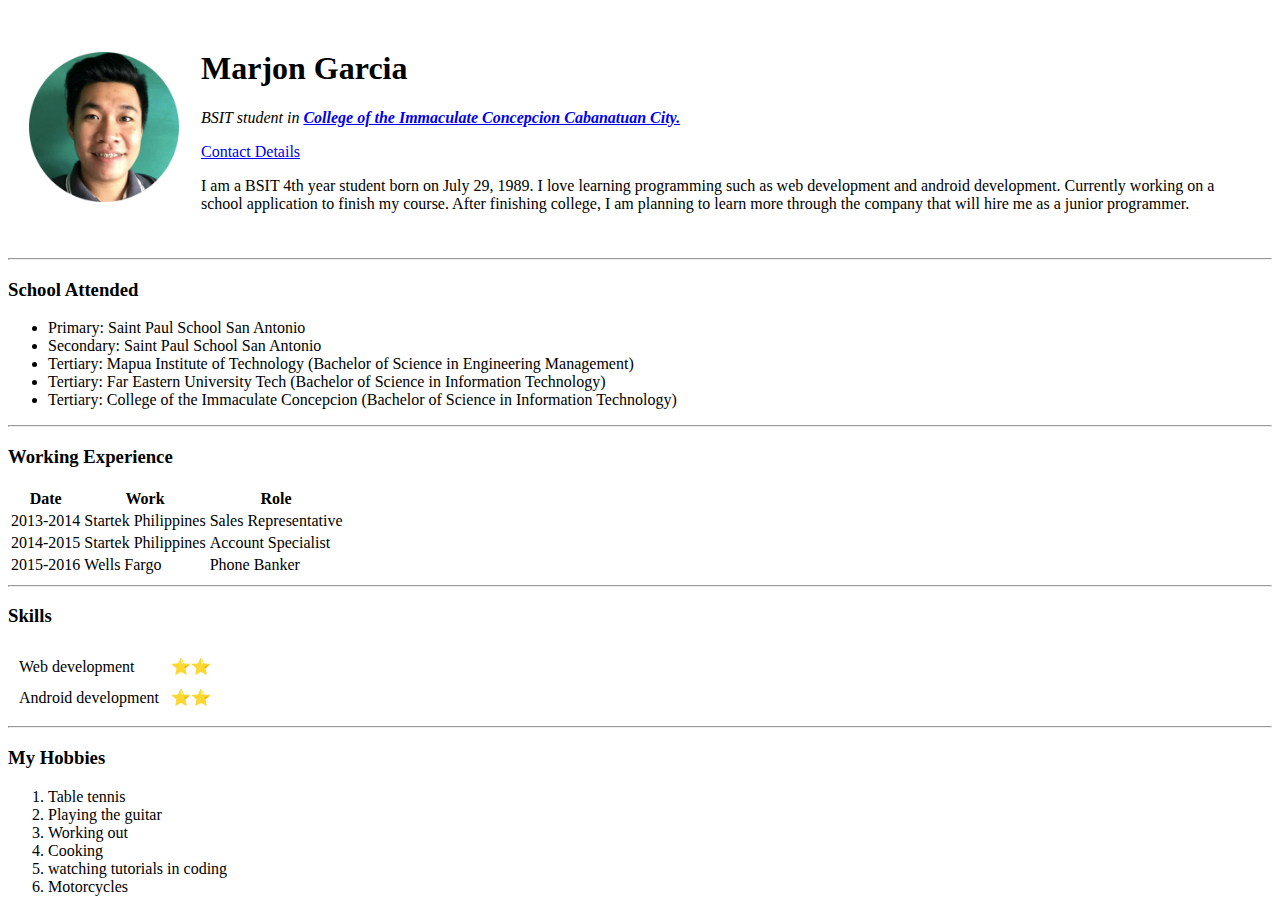
==== index.html @ 71ddb274 "Add files via upload" ====
<!DOCTYPE html>
<html lang="en" dir="ltr">

<head>
  <meta charset="utf-8">
  <title>Marjon's Personal Site</title>
</head>

<body>
  <table cellspacing="20">
    <tr>
      <td><img src="images/jon.png" alt="Jon's Picture" height="150" width="150"></td>
      <td><h1>Marjon Garcia</h1>

        <p><em>BSIT student in <strong><a href="https://www.cic.edu.ph/">College of the Immaculate Concepcion Cabanatuan City.</a></strong></em></p>
        <a href="contacts.html">Contact Details</a>

        <p>I am a BSIT 4th year student born on July 29, 1989. I love learning programming such as web development and android development.
        Currently working on a school application to finish my course. After finishing college, I am planning to learn more through the company
        that will hire me as a junior programmer.</p></td>
    </tr>
  </table>


    <hr>

    <h3>School Attended</h3>
    <ul>

      <li>Primary: Saint Paul School San Antonio</li>
      <li>Secondary: Saint Paul School San Antonio</li>
      <li>Tertiary: Mapua Institute of Technology (Bachelor of Science in Engineering Management)</li>
      <li>Tertiary: Far Eastern University Tech (Bachelor of Science in Information Technology)</li>
      <li>Tertiary: College of the Immaculate Concepcion (Bachelor of Science in Information Technology)</li>
    </ul>

    <hr>

    <h3>Working Experience</h3>
    <table>
      <thead>
        <th>Date</th>
        <th>Work</th>
        <th>Role</th>
      </thead>
      <tbody>
        <tr>
          <td>2013-2014</td>
          <td>Startek Philippines</td>
          <td>Sales Representative</td>
        </tr>
        <tr>
          <td>2014-2015</td>
          <td>Startek Philippines</td>
          <td>Account Specialist</td>
        </tr>
        <tr>
          <td>2015-2016</td>
          <td>Wells Fargo</td>
          <td>Phone Banker</td>
        </tr>

      </tbody>
    </table>

    <hr>

    <h3>Skills</h3>

          <table cellspacing="10">
            <tr>
              <td>Web development</td>
              <td>⭐⭐</td>
            </tr>
            <tr>
              <td>Android development</td>
              <td>⭐⭐</td>
            </tr>
          </table>

  <hr>

  <h3>My Hobbies</h3>
  <ol>
    <li>Table tennis</li>
    <li>Playing the guitar</li>
    <li>Working out</li>
    <li>Cooking</li>
    <li>watching tutorials in coding</li>
    <li>Motorcycles</li>
  </ol>




</body>

</html>
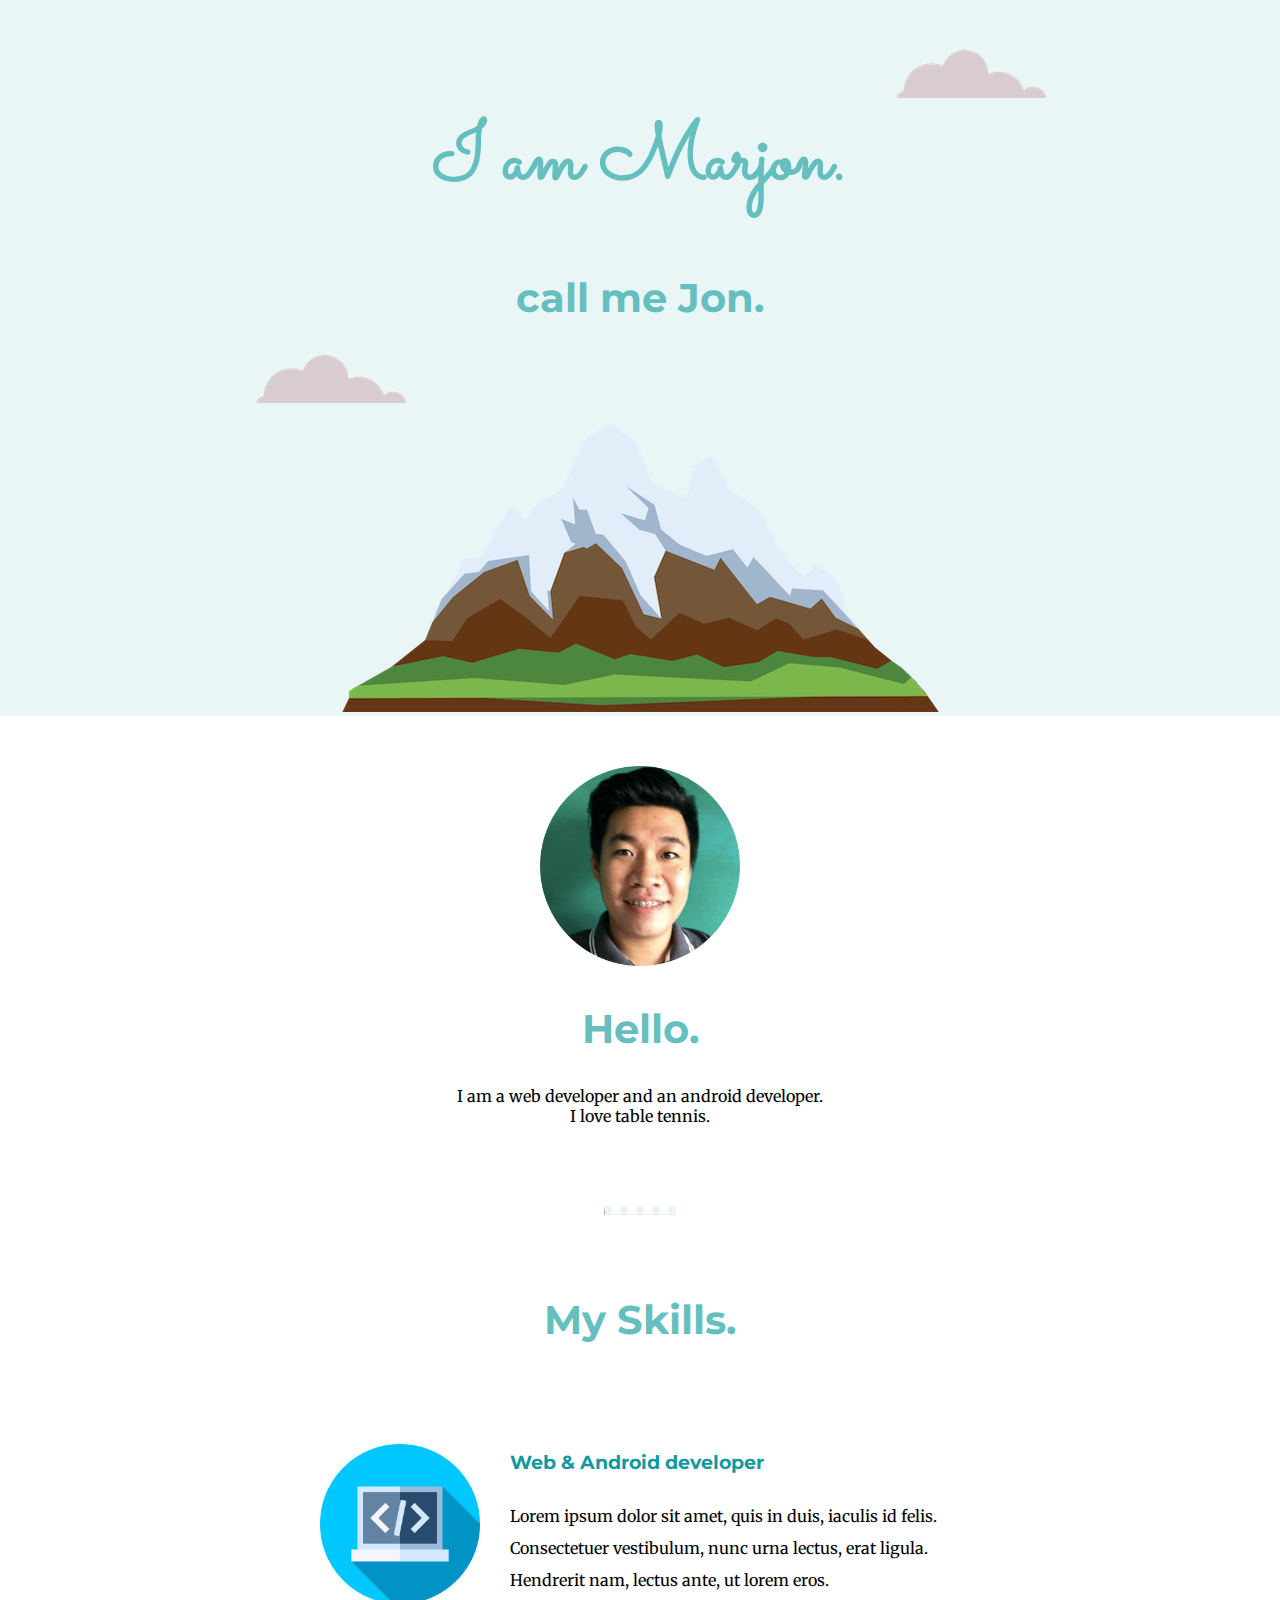
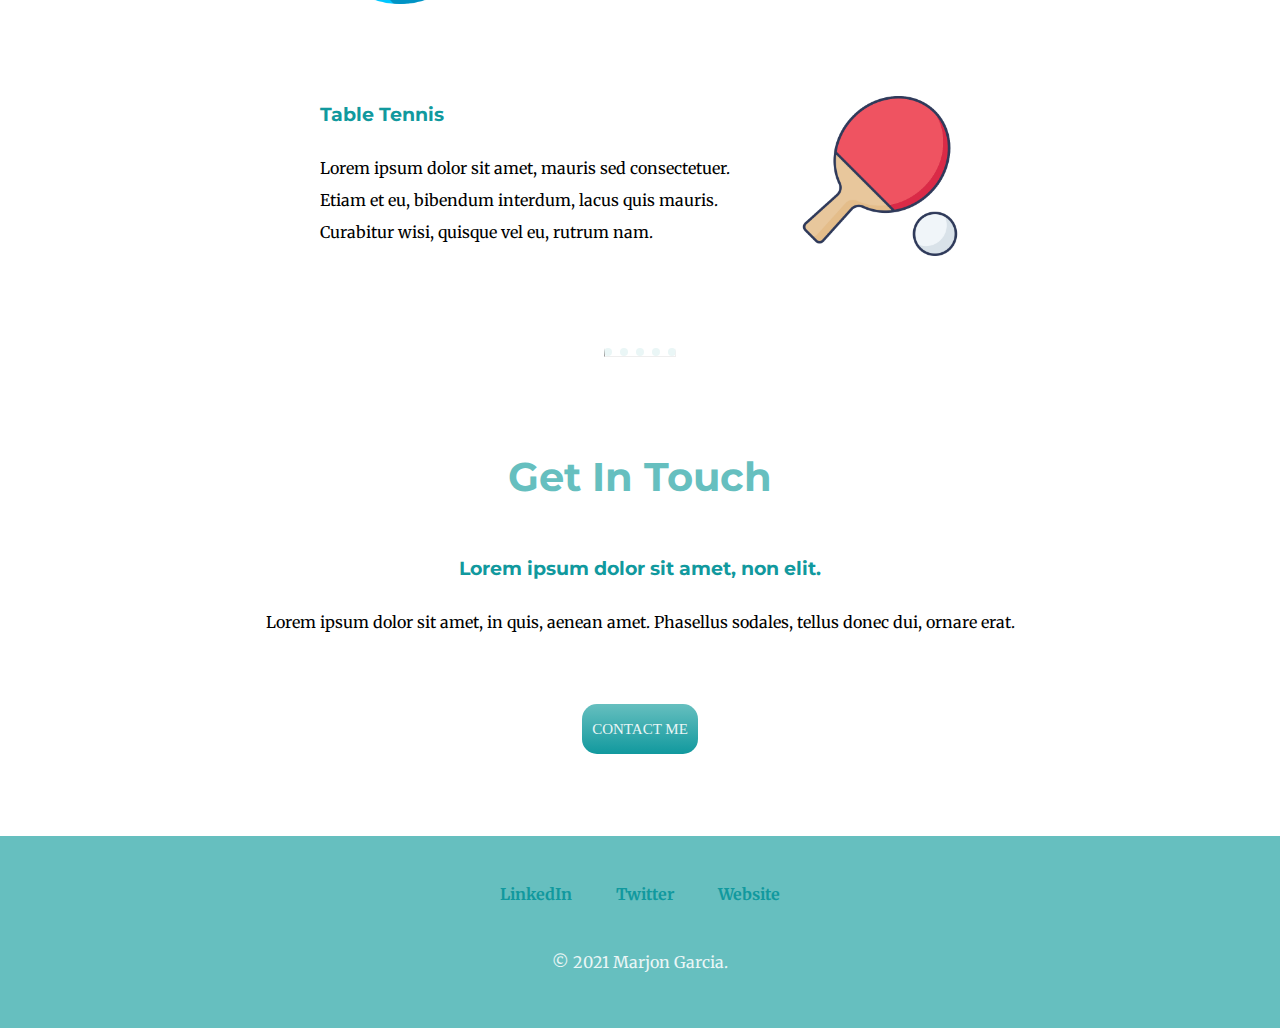
==== commit 32214d43: "Add files via upload" ====
--- a/index.html
+++ b/index.html
@@ -1,98 +1,64 @@
 <!DOCTYPE html>
 <html lang="en" dir="ltr">
+  <head>
+    <meta charset="utf-8">
+    <title>Jon</title>
+    <link rel="stylesheet" href="css/styles.css">
+    <link rel="icon" type="image/png" href="icon/pingpong.png">
+    <link rel="preconnect" href="https://fonts.gstatic.com">
+<link href="https://fonts.googleapis.com/css2?family=Merriweather:wght@300&family=Montserrat:wght@300&family=Sacramento&display=swap" rel="stylesheet">
+  </head>
+  <body>
+  <div class="top-container">
+    <img class="top-cloud" src="images/cloud.png" alt="cloud.png">
 
-<head>
-  <meta charset="utf-8">
-  <title>Marjon's Personal Site</title>
-</head>
+    <h1>I am Marjon.</h1>
+    <h2>call me Jon.</h2>
 
-<body>
-  <table cellspacing="20">
-    <tr>
-      <td><img src="images/jon.png" alt="Jon's Picture" height="150" width="150"></td>
-      <td><h1>Marjon Garcia</h1>
+    <img class="bottom-cloud" src="images/cloud.png" alt="cloud.png">
 
-        <p><em>BSIT student in <strong><a href="https://www.cic.edu.ph/">College of the Immaculate Concepcion Cabanatuan City.</a></strong></em></p>
-        <a href="contacts.html">Contact Details</a>
-
-        <p>I am a BSIT 4th year student born on July 29, 1989. I love learning programming such as web development and android development.
-        Currently working on a school application to finish my course. After finishing college, I am planning to learn more through the company
-        that will hire me as a junior programmer.</p></td>
-    </tr>
-  </table>
+    <img class="mountain" src="images/mountain.png" alt="mountain.png">
+  </div>
 
 
+  <div class="middle-container">
+    <div class="profile">
+      <img class="profile-picture" src="images/jon.png" alt="jon">
+      <h2>Hello.</h2>
+      <p>I am a web developer and an android developer.<br> I love table tennis.</p>
+    </div>
     <hr>
+    <div class="skills">
+      <h2>My Skills.</h2>
+      <div class="skill-row">
+        <img class="skill1" src="images/code.png" alt="code">
+        <h3>Web & Android developer</h3>
+        <p class="skill1-desc">Lorem ipsum dolor sit amet, quis in duis, iaculis id felis. Consectetuer vestibulum, nunc urna lectus, erat ligula. Hendrerit nam, lectus ante, ut lorem eros.</p>
+      </div>
+      <div class="skill-row">
+        <img class="skill2" src="images/table-tennis.png" alt="pingpong">
+        <h3>Table Tennis</h3>
+        <p class="skill2-desc">Lorem ipsum dolor sit amet, mauris sed consectetuer. Etiam et eu, bibendum interdum, lacus quis mauris. Curabitur wisi, quisque vel eu, rutrum nam.</p>
+      </div>
+    </div>
+    <hr>
+    <div class="contact-me">
+      <h2>Get In Touch</h2>
+      <h3 class="contact-h3">Lorem ipsum dolor sit amet, non elit.</h3>
+      <p class="contact-paragraph">Lorem ipsum dolor sit amet, in quis, aenean amet. Phasellus sodales, tellus donec dui, ornare erat.</p>
+      <a class="btn" href="mailto:name@email.com">CONTACT ME</a>
+    </div>
+  </div>
 
-    <h3>School Attended</h3>
-    <ul>
 
-      <li>Primary: Saint Paul School San Antonio</li>
-      <li>Secondary: Saint Paul School San Antonio</li>
-      <li>Tertiary: Mapua Institute of Technology (Bachelor of Science in Engineering Management)</li>
-      <li>Tertiary: Far Eastern University Tech (Bachelor of Science in Information Technology)</li>
-      <li>Tertiary: College of the Immaculate Concepcion (Bachelor of Science in Information Technology)</li>
-    </ul>
-
-    <hr>
-
-    <h3>Working Experience</h3>
-    <table>
-      <thead>
-        <th>Date</th>
-        <th>Work</th>
-        <th>Role</th>
-      </thead>
-      <tbody>
-        <tr>
-          <td>2013-2014</td>
-          <td>Startek Philippines</td>
-          <td>Sales Representative</td>
-        </tr>
-        <tr>
-          <td>2014-2015</td>
-          <td>Startek Philippines</td>
-          <td>Account Specialist</td>
-        </tr>
-        <tr>
-          <td>2015-2016</td>
-          <td>Wells Fargo</td>
-          <td>Phone Banker</td>
-        </tr>
-
-      </tbody>
-    </table>
-
-    <hr>
-
-    <h3>Skills</h3>
-
-          <table cellspacing="10">
-            <tr>
-              <td>Web development</td>
-              <td>⭐⭐</td>
-            </tr>
-            <tr>
-              <td>Android development</td>
-              <td>⭐⭐</td>
-            </tr>
-          </table>
-
-  <hr>
-
-  <h3>My Hobbies</h3>
-  <ol>
-    <li>Table tennis</li>
-    <li>Playing the guitar</li>
-    <li>Working out</li>
-    <li>Cooking</li>
-    <li>watching tutorials in coding</li>
-    <li>Motorcycles</li>
-  </ol>
+  <div class="bottom-container">
+      <a class="footer-link" href="https://www.linkedin.com/">LinkedIn</a>
+      <a class="footer-link" href="https://twitter.com/">Twitter</a>
+      <a class="footer-link" href="https://www.appbrewery.co/">Website</a>
+      <p class="bottom-paragraph">© 2021 Marjon Garcia.</p>
+  </div>
 
 
 
-
-</body>
-
+  </body>
 </html>
--- a/css/styles.css
+++ b/css/styles.css
@@ -0,0 +1,125 @@
+body{
+text-align: center;
+margin: 0;
+font-family: 'Merriweather', serif;
+}
+
+h1{
+font-size: 5rem;
+color: #66BFBF;
+text-align: center;
+font-family: 'Sacramento', cursive;
+}
+
+h2{
+  color: #66BFBF;
+  font-family: 'Montserrat', sans-serif;
+  font-size: 2.5rem;
+}
+
+h3{
+color: #11999E;
+font-family: 'Montserrat', sans-serif;
+}
+
+hr{
+  border-top: 8px dotted #EAF6F6;
+  height: 1;
+  width: 70px;
+  margin: 5rem auto 5rem auto;
+}
+
+
+.top-container{
+  background-color: #EAF6F6;
+  position: relative;
+  padding-top: 50px;
+}
+
+.top-cloud{
+position: absolute;
+left: 70%;
+}
+
+.bottom-cloud{
+position: absolute;
+left: 20%;
+}
+
+.mountain{
+position: relative;
+
+}
+
+
+.middle-container{
+
+
+}
+
+.profile-picture{
+height: 200px;
+width: 200px;
+margin-top: 50px;
+}
+
+.skill1{
+  width: 25%;
+  float: left;
+  margin-right: 30px;
+}
+
+.skill2{
+  width: 25%;
+  float: right;
+  margin-left: 30px;
+}
+.skill-row{
+  width: 50%;
+  margin: 100px auto 100px auto;
+  text-align: left;
+  line-height: 2;
+  }
+
+.bottom-container{
+background-color: #66BFBF;
+position: relative;
+height: 9rem;
+padding-top: 3rem;
+}
+.contact-me{
+  margin: 2em auto 2em auto;
+  line-height: 2;
+}
+
+.footer-link{
+  color: #11999E;
+  font-weight: bold;
+  text-decoration: none;
+  margin: 100px 20px 100px 20px;
+}
+.bottom-paragraph{
+  color: #EAF6F6;
+  margin: 3rem;
+}
+.btn {
+   background: #66BFBF;
+   background-image: -webkit-linear-gradient(top, #66BFBF, #11999E);
+   background-image: -moz-linear-gradient(top, #66BFBF, #11999E);
+   background-image: -ms-linear-gradient(top, #66BFBF, #11999E);
+   background-image: -o-linear-gradient(top, #66BFBF, #11999E);
+   background-image: -webkit-gradient(to bottom, #66BFBF, #11999E);
+   -webkit-border-radius: 15px;
+   -moz-border-radius: 15px;
+   border-radius: 15px;
+   color: #EAF6F6;
+   font-family: Tahoma;
+   font-size: 15px;
+   font-weight: 100;
+   padding: 10px;
+   text-decoration: none;
+   display: inline-block;
+   cursor: pointer;
+   text-align: center;
+   margin: 50px auto 50px auto;
+}
